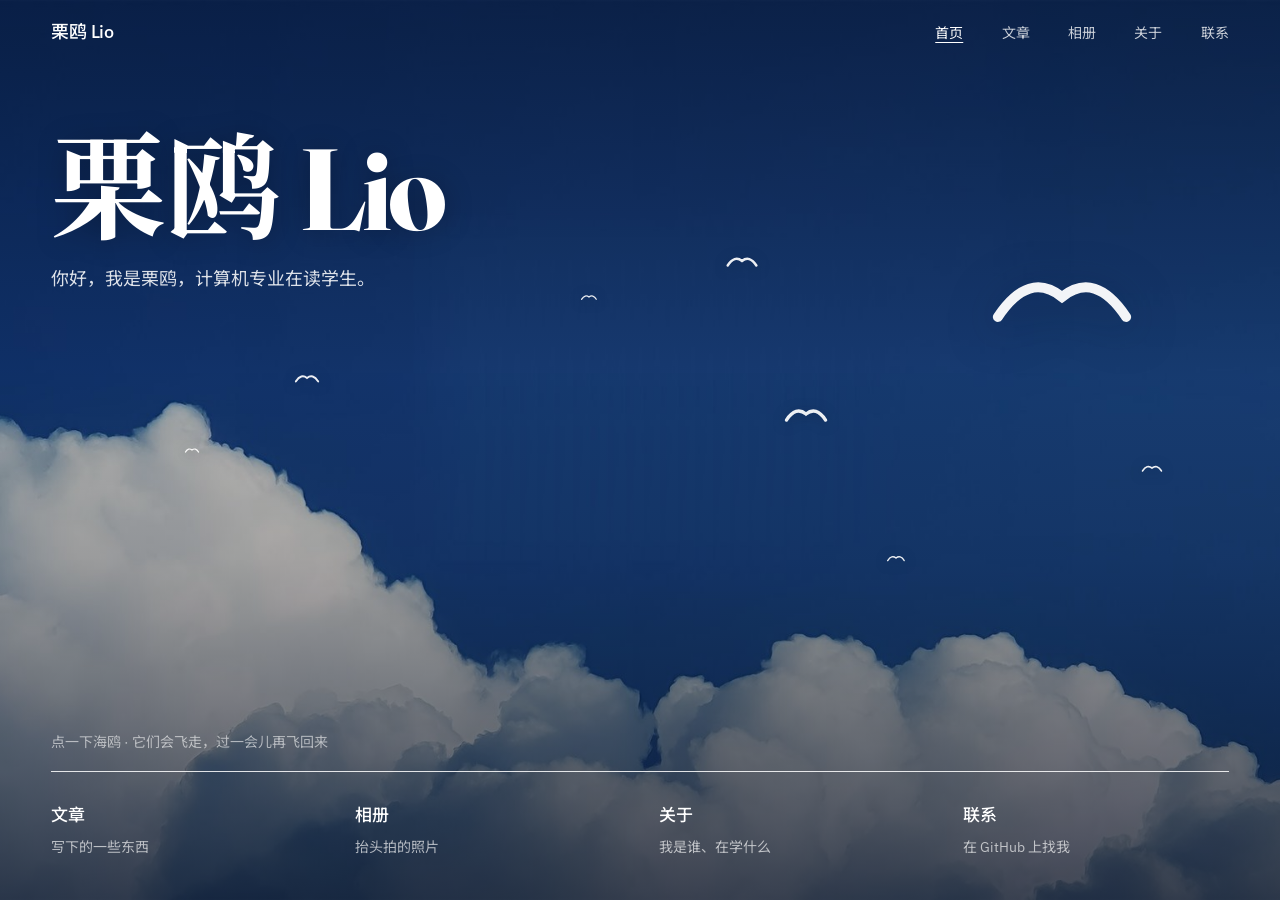
==== index.html @ 146764ef "初始提交：栗鸥 Lio 个人主页 五个页面（首页/文章/相册/关于/联系）+ 三个预备页面（项目/技术栈/留言），纯静态、无构建、无依赖。  首页一屏不滚动：照片铺满 + 大字 + 可点击的海鸥。全站" ====
<!DOCTYPE html>
<!--
  ============================================================
  栗鸥 Lio · 首页（整屏照片 hero，不滚动）
  ============================================================

  这一页只做一件事：让访客在一屏之内记住"栗鸥"这个人，并且知道站里还有什么。
  所以它没有正文，hero 直接吃掉整个视口高度。首屏分三段：
    上方 = 名字（136px）+ 一行欢迎语
    中部 = 天空、云和海鸥
    下方 = 实线 + 四栏站点索引（项目 / 关于 / 技术栈 / 联系）

  【待填】搜索 待填 只有一处：首屏那句欢迎语。
         一句话说清「你是谁 + 在做什么 / 想要什么」，别写"热爱技术"这类空话。

  背景图用整张照片铺满（background-size: cover，任何屏幕都不会留白）。
  换图只改 site.css 顶部的 --hero-img 一行，三版都在 assets/ 里：
    assets/hero-sky-clean.jpg   ✅ 当前使用：整图，画面中间那句英文已修掉（1920×1080，77 KB）
    assets/hero-sky.jpg         原图（含英文 "BE JOYFUL ALWAYS"）
    assets/hero-sky-clouds.jpg  只留云层带（1920×447，41 KB）

  【海鸥】纯装饰性的互动彩蛋：点一下会飞走，约 0.9 秒后换个位置飞回来。
    实现是「真 button + CSS 变量定位 + 原生 JS」，没有依赖。
    加一只海鸥：复制一个 <button class="gull">，改行内的 --x/--y/--s/--d/--dx/--dy。
    想删掉整个互动：把 <div class="gulls"> 整块和页面底部 <script> 一起删掉即可。

  【为什么这么设计】（对照 Anthropic frontend-design 的 AI 味清单）
    · 无全大写 tracked 眉标、无装饰性 01/02/03、链接不加 → 箭头
    · 「大胆只花一处」= 首屏这行大字，其余交给照片
    · 照片上的白字靠一层渐变遮罩保证可读，不是靠运气
    · 海鸥只有一种动效（慢速漂浮）＋ 一个由用户触发的反馈（点击飞走），
      不是"每张卡都 hover 一下"那种散点式动效

  【部署到 Cloudflare】（2026 现状：新项目用 Workers，别新建 Pages）
    站点文件统一放进 public/ 再部署，别把 skills/ 和预览图传上去：
      public/index.html  public/*.html  public/site.css  public/assets/
      wrangler.jsonc: { "name": "lio-site", "compatibility_date": "2026-10-01",
                        "assets": { "directory": "./public" } }
      npx wrangler deploy
    → 静态请求免费且不限量；自定义域名在控制台 Custom domains 一键接入

  【图片版权提醒】
    这张壁纸来自网络（文件名带「哲风壁纸」）。个人主页是公开站点，
    用来源不明的图有风险；换成自己拍的 / Unsplash 等可商用图更稳妥。
-->
<html lang="zh-CN">
<head>
<meta charset="utf-8">
<meta name="viewport" content="width=device-width, initial-scale=1">
<title>栗鸥 Lio</title>
<meta name="description" content="栗鸥 Lio —— 计算机专业在读学生的个人主页。">
<!-- 分享卡片：发到微信 / QQ / X / Discord 时显示的那张大图。
     ⚠️ og:image 和 og:url 必须是绝对网址，相对路径平台抓不到；
     上线后把 你的域名 全部替换成真实域名。 -->
<meta property="og:type" content="profile">
<meta property="og:site_name" content="栗鸥 Lio">
<meta property="og:title" content="栗鸥 Lio">
<meta property="og:description" content="计算机专业在读学生的个人主页。">
<meta property="og:url" content="https://你的域名/">
<meta property="og:image" content="https://你的域名/assets/og-cover.jpg">
<meta property="og:image:width" content="1200">
<meta property="og:image:height" content="630">
<meta property="og:image:alt" content="栗鸥 Lio —— 蓝天白云下的个人主页分享卡">
<meta name="twitter:card" content="summary_large_image">
<link rel="icon" href="assets/favicon.svg" type="image/svg+xml">
<link rel="icon" href="assets/favicon-32.png" sizes="32x32" type="image/png">
<link rel="apple-touch-icon" href="assets/apple-touch-icon.png">
<link rel="preconnect" href="https://fonts.googleapis.com">
<link rel="preconnect" href="https://fonts.gstatic.com" crossorigin>
<link rel="preload" as="image" href="assets/hero-sky-clean.jpg">
<link rel="stylesheet" href="https://fonts.googleapis.com/css2?family=Fraunces:opsz,wght@9..144,700&family=IBM+Plex+Sans:wght@400;500&family=Noto+Sans+SC:wght@400;500&family=Noto+Serif+SC:wght@700&display=swap">
<link rel="stylesheet" href="site.css">
</head>
<body class="home">
<a class="skip" href="#main">跳到主要内容</a>

<header>
  <div class="wrap">
    <a class="brand" href="index.html">栗鸥 Lio</a>
    <nav aria-label="页面导航">
      <a href="index.html" aria-current="page">首页</a>
      <a href="articles.html">文章</a>
      <a href="gallery.html">相册</a>
      <a href="about.html">关于</a>
      <a href="contact.html">联系</a>
    </nav>
  </div>
</header>

<main id="main" class="home">
  <div class="hero">

    <!-- 海鸥层：每只都是真的 <button>，所以键盘也能触发。
         位置/大小/漂浮幅度全部由行内 CSS 变量控制，想加一只就复制一行改数值。
         --x/--y 位置  --s 大小倍数  --d 漂浮周期  --dx/--dy 漂浮幅度
         第一只带 gull--lead，是右侧那只主角：尺寸随视口缩放，飞走后只在自己那片天空里换位置。 -->
    <div class="gulls" role="group" aria-label="可互动的海鸥">
      <button class="gull gull--lead" type="button" aria-label="海鸥" style="--x:83%;--y:33%;--d:17s;--dx:20px;--dy:12px">
        <svg viewBox="0 0 64 30" aria-hidden="true" focusable="false"><g><path d="M3 24 Q17 3 32 15 Q47 3 61 24" fill="none" stroke="currentColor" stroke-width="4.5" stroke-linecap="round"/></g></svg>
      </button>
      <button class="gull" type="button" aria-label="海鸥" style="--x:15%;--y:50%;--s:.58;--d:12s;--dx:8px;--dy:-6px">
        <svg viewBox="0 0 64 30" aria-hidden="true" focusable="false"><g><path d="M3 24 Q17 3 32 15 Q47 3 61 24" fill="none" stroke="currentColor" stroke-width="5" stroke-linecap="round"/></g></svg>
      </button>
      <button class="gull" type="button" aria-label="海鸥" style="--x:24%;--y:42%;--s:.80;--d:10s;--dx:12px;--dy:7px">
        <svg viewBox="0 0 64 30" aria-hidden="true" focusable="false"><g><path d="M3 24 Q17 3 32 15 Q47 3 61 24" fill="none" stroke="currentColor" stroke-width="5" stroke-linecap="round"/></g></svg>
      </button>
      <button class="gull" type="button" aria-label="海鸥" style="--x:46%;--y:33%;--s:.62;--d:14s;--dx:-9px;--dy:6px">
        <svg viewBox="0 0 64 30" aria-hidden="true" focusable="false"><g><path d="M3 24 Q17 3 32 15 Q47 3 61 24" fill="none" stroke="currentColor" stroke-width="5" stroke-linecap="round"/></g></svg>
      </button>
      <button class="gull" type="button" aria-label="海鸥" style="--x:63%;--y:46%;--s:1.20;--d:11s;--dx:16px;--dy:-8px">
        <svg viewBox="0 0 64 30" aria-hidden="true" focusable="false"><g><path d="M3 24 Q17 3 32 15 Q47 3 61 24" fill="none" stroke="currentColor" stroke-width="5" stroke-linecap="round"/></g></svg>
      </button>
      <button class="gull" type="button" aria-label="海鸥" style="--x:58%;--y:29%;--s:.95;--d:9s;--dx:-13px;--dy:9px">
        <svg viewBox="0 0 64 30" aria-hidden="true" focusable="false"><g><path d="M3 24 Q17 3 32 15 Q47 3 61 24" fill="none" stroke="currentColor" stroke-width="5" stroke-linecap="round"/></g></svg>
      </button>
      <button class="gull" type="button" aria-label="海鸥" style="--x:90%;--y:52%;--s:.72;--d:13s;--dx:-10px;--dy:8px">
        <svg viewBox="0 0 64 30" aria-hidden="true" focusable="false"><g><path d="M3 24 Q17 3 32 15 Q47 3 61 24" fill="none" stroke="currentColor" stroke-width="5" stroke-linecap="round"/></g></svg>
      </button>
      <button class="gull" type="button" aria-label="海鸥" style="--x:70%;--y:62%;--s:.66;--d:8s;--dx:11px;--dy:-7px">
        <svg viewBox="0 0 64 30" aria-hidden="true" focusable="false"><g><path d="M3 24 Q17 3 32 15 Q47 3 61 24" fill="none" stroke="currentColor" stroke-width="5" stroke-linecap="round"/></g></svg>
      </button>
    </div>

    <div class="wrap hero-inner">
      <div>
        <h1><span class="zh">栗鸥</span> <span class="latin">Lio</span></h1>
        <p class="lede">你好，我是栗鸥，计算机专业在读学生。</p>
      </div>

      <div>
        <p class="hero-hint">点一下海鸥 · 它们会飞走，过一会儿再飞回来</p>
        <div class="rule" role="presentation"></div>
        <!-- 底部站点索引：首屏不滚动，所以导航在这里再给一份，
             访客不用抬头也能看到站里有什么。 -->
        <nav class="site-index" aria-label="站点索引">
          <a href="articles.html"><b>文章</b><span>写下的一些东西</span></a>
          <a href="gallery.html"><b>相册</b><span>抬头拍的照片</span></a>
          <a href="about.html"><b>关于</b><span>我是谁、在学什么</span></a>
          <a href="contact.html"><b>联系</b><span>在 GitHub 上找我</span></a>
        </nav>
      </div>
    </div>
  </div>
</main>

<script>
// 点击海鸥：飞走 → 换个位置 → 飞回来。
// 开启「减少动态效果」时不做动画，直接瞬移（避免无意义的位移）。
(function () {
  var gulls = [].slice.call(document.querySelectorAll('.gull'));
  if (!gulls.length) return;
  var reduce = window.matchMedia('(prefers-reduced-motion: reduce)');

  gulls.forEach(function (gull) {
    gull.addEventListener('click', function () {
      // 落点避开左上角的名字区域；大海鸥只在自己那片天空里换位置，
      // 否则它会随机飞到名字上面挡住字。
      var lead = gull.classList.contains('gull--lead');
      var x = (lead ? 68 + Math.random() * 22 : 18 + Math.random() * 72).toFixed(1);
      var y = (lead ? 24 + Math.random() * 26 : 32 + Math.random() * 32).toFixed(1);

      if (reduce.matches) {
        gull.style.setProperty('--x', x + '%');
        gull.style.setProperty('--y', y + '%');
        return;
      }
      if (gull.classList.contains('away')) return;

      gull.classList.add('away');
      window.setTimeout(function () {
        gull.style.setProperty('--x', x + '%');
        gull.style.setProperty('--y', y + '%');
        // 摘掉 away 之后，基础样式里的入场动画会重新播放一次 ——
        // 所以"飞回来"不需要单独写一个返回动画，行为也统一。
        gull.classList.remove('away');
      }, 880);
    });
  });
})();
</script>

</body>
</html>
---- site.css ----
/* ============================================================
   栗鸥 Lio · 全站共用样式
   页面结构：
     index.html      首屏（hero 占满整个视口，不滚动）
     projects.html   项目
     about.html      关于
     stack.html      技术栈
     contact.html    联系
     guestbook.html  留言
   改配色 / 字体 / 间距只需要动下面的 :root 变量。
   ============================================================ */

:root{
  /* ── 色彩：全中性，强调色就是"黑"本身 ───────────────── */
  --bg:#FFFFFF;  --surface:#FAFAFA;
  --fg:#0A0A0A;  --fg-muted:#6F6F6F;  --line:#E5E5E5;
  --accent:#0A0A0A;

  /* ── 字体：避开 Inter / Roboto / Arial / 系统字体 / Space Grotesk ── */
  --font-display:"Fraunces","Noto Serif SC",Georgia,serif;
  --font-body:"IBM Plex Sans","Noto Sans SC",sans-serif;
  --font-mono:ui-monospace, SFMono-Regular, "SF Mono", Menlo, Consolas, "Liberation Mono", monospace;

  /* ── 字号阶梯：比例 1.25，全站只用这几档 ─────────────── */
  --step--1:.875rem; --step-0:1rem;      --step-1:1.25rem;  --step-2:1.5625rem;
  --step-3:1.9375rem; --step-4:2.4375rem;

  /* ── 间距：8pt 网格 ───────────────────────────────── */
  --space-2:8px; --space-3:12px; --space-4:16px; --space-6:24px;
  --space-8:32px; --space-12:48px; --space-16:64px; --space-24:96px;

  /* ── 度量 ─────────────────────────────────────────── */
  --container:1160px;   /* 宽画布：版心，不是阅读行宽 */
  --gutter:clamp(20px, 5vw, 56px);
  --measure:38em;       /* 正文段落：中文 ≤40 字/行 */
  --radius:2px;         /* 只留一档圆角 */

  /* 首屏背景图 —— 换背景只改这一行：
     url("assets/hero-sky-clean.jpg")   ✅ 当前使用：整张图铺满，中间那句英文已修掉
     url("assets/hero-sky.jpg")         原图（含英文 "BE JOYFUL ALWAYS"）
     url("assets/hero-sky-clouds.jpg")  只留云层带（1920×447）
     background-size 用 cover，任何屏幕比例都会铺满，不留白、不拉伸。      */
  --hero-img: url("assets/hero-sky-clean.jpg");
}
@media (prefers-color-scheme: dark){
  :root{ --bg:#000000; --surface:#0C0C0C; --fg:#FAFAFA; --fg-muted:#8C8C8C; --line:#242424; --accent:#FAFAFA; }
}

*,*::before,*::after{ box-sizing:border-box; }
/* 注册成"可插值颜色"，滚动驱动的顶栏变色才能在两种颜色之间平滑过渡 */
@property --hdr-fg{ syntax:"<color>"; inherits:true; initial-value:#FFFFFF; }
@property --hdr-bg{ syntax:"<color>"; inherits:true; initial-value:rgba(255,255,255,0); }
@property --hdr-line{ syntax:"<color>"; inherits:true; initial-value:rgba(255,255,255,0); }
html{ -webkit-text-size-adjust:100%; }
body{
  margin:0; min-height:100dvh;
  display:flex; flex-direction:column;          /* 让 footer 永远贴底 */
  background:var(--bg); color:var(--fg);
  font-family:var(--font-body);
  font-size:clamp(1rem, .94rem + .22vw, 1.125rem);
  line-height:1.75;
  font-synthesis-weight:none;
}
.wrap{ width:100%; max-width:var(--container); margin:0 auto; padding:0 var(--gutter); }
main{ flex:1 0 auto; display:flex; flex-direction:column; }

/* 焦点态必须可见（Vercel 规则：禁止只写 outline:none） */
:focus-visible{ outline:2px solid var(--accent); outline-offset:3px; border-radius:1px; }

.skip{ position:absolute; left:-9999px; }
.skip:focus{ position:static; display:inline-block; padding:var(--space-2) var(--space-4); }

/* ── 顶栏：全站共用 ─────────────────────────────────────
   默认状态：透明 + 白字，浮在照片上，跟着页面滚走。
   这是**不支持滚动驱动动画**时的样子 —— 完全可用，只是没有吸顶。
   下面 @supports 那一段才会把它变成"吸顶 + 滚动时自动变色"。
   ⚠️ 两个颜色变量用 @property 注册过（见文件顶部），
      否则浏览器不知道怎么在白和黑之间插值，只会硬切。 */
header{
  position:absolute; top:0; left:0; right:0; z-index:20; flex:none;
  background:none; border-bottom:0;
}
header .wrap{
  display:flex; justify-content:space-between; align-items:baseline;
  gap:var(--space-3) var(--space-8); flex-wrap:wrap;
  padding-top:var(--space-4); padding-bottom:var(--space-4);
}
.brand{ font-weight:500; letter-spacing:-.01em; color:#fff; text-decoration:none; }
nav{ display:flex; gap:clamp(16px, 3vw, 40px); flex-wrap:wrap; font-size:var(--step--1); }
nav a{ color:rgba(255,255,255,.82); text-decoration:none; padding-block:5px; }
/* padding-block 只是把可点区域从 14px 抬到 24px（WCAG 2.2 的最小触控目标），视觉高度不变 */
nav a:hover, nav a[aria-current="page"]{ color:#fff; text-decoration:underline; text-underline-offset:4px; }
/* 底边线只在顶栏变成实心之后才有意义，默认透明 */
header{ border-bottom:1px solid var(--hdr-line, rgba(255,255,255,0)); }

/* ── 阅读进度线 ─────────────────────────────────────────
   固定在视口最上沿。首页改成可滚动之后也一并用上了。 */
body::after{
  content:""; position:fixed; top:0; left:0; right:0; height:2px; z-index:30;
  background:var(--accent); transform:scaleX(0); transform-origin:left center;
  pointer-events:none;
}
body.home::after{ display:none; }   /* 首页一屏不滚动，没有进度可言 */

/* ── 首页（只用于 index.html）：整屏照片 hero，不滚动 ─────
   main 是 flex 容器，.hero 用 flex:1 吃掉整个视口高度。
   背景用「渐变遮罩 + 照片」两层叠，遮罩是为了让白字在白云上也能读。
   换背景图：改 :root 里的 --hero-img 一行。                */
/* 首页用满宽：名字贴左、右侧那片天空留给大海鸥。
   内容页保持 1160 版心。 */
body.home header .wrap,
main.home .hero-inner{
  max-width:none;
  padding-left:clamp(20px, 4vw, 64px);
  padding-right:clamp(20px, 4vw, 64px);
}

main.home{ flex:1 0 auto; display:flex; min-height:100dvh; }
main.home > .hero{
  position:relative; flex:1; display:flex; overflow:hidden;
  background-color:#0A1E45;
  background-image:
    linear-gradient(180deg,
      rgba(4,16,40,.62) 0%,
      rgba(4,16,40,.20) 42%,
      rgba(4,16,40,.30) 62%,
      rgba(4,16,40,.76) 100%),
    var(--hero-img);
  background-size:cover, cover;
  background-position:center, center;
  background-repeat:no-repeat, no-repeat;
}
.hero-inner{
  position:relative; z-index:2;             /* 压在海鸥层之上 */
  flex:1; display:flex; flex-direction:column; justify-content:space-between;
  padding-top:clamp(88px, 15vh, 156px);    /* 给绝对定位的顶栏让位 */
  padding-bottom:clamp(24px, 4vh, 44px);
  min-height:0;
}
.hero h1{
  font-family:var(--font-display); font-weight:700;
  font-size:clamp(2.75rem, min(9vw, 15vh), 8.5rem);
  line-height:.92; margin:0; text-wrap:balance;
  color:#fff; text-shadow:0 2px 28px rgba(0,0,0,.28);
}
.hero h1 .zh{ letter-spacing:0; }          /* 中文不收紧字距 */
.hero h1 .latin{ letter-spacing:-.035em; } /* 拉丁字母才收紧 */
.hero .lede{
  margin:clamp(16px, 2.5vh, 26px) 0 0;
  font-size:clamp(1.0625rem, 1.4vw, 1.25rem);
  color:rgba(255,255,255,.86); max-width:30em;
}
.hero-hint{ margin:0 0 var(--space-4); font-size:var(--step--1); color:rgba(255,255,255,.58); }
.hero .rule{ height:1px; background:rgba(255,255,255,.85); transform-origin:left center; }

/* 底部站点索引：那片本来是白云，白字压上去读不清，
   所以用一条实线 + 深色遮罩把它分成一块可读的信息区。
   四栏都是真导航，不是装饰。 */
.site-index{
  display:grid; grid-template-columns:repeat(4, minmax(0,1fr));
  gap:var(--space-4) clamp(20px, 3vw, 44px);
  padding-top:var(--space-6);
}
.site-index a{ display:block; color:#fff; text-decoration:none; }
.site-index b{ display:block; font-weight:500; font-size:1.0625rem; }
.site-index span{ display:block; margin-top:4px; font-size:var(--step--1); color:rgba(255,255,255,.66); }
.site-index a:hover b{ text-decoration:underline; text-underline-offset:4px; }
.site-index a:hover span{ color:rgba(255,255,255,.85); }
@media (max-width:820px){
  .site-index{ grid-template-columns:1fr 1fr; }
}
/* 矮屏（横屏手机、小笔记本）优先保住名字和索引，砍掉辅助信息 */
@media (max-height:720px){
  .hero-inner{ padding-top:clamp(76px, 13vh, 120px); }
  .hero-hint{ display:none; }
  .site-index span{ display:none; }
}

/* ── 海鸥：点一下就飞走，过一会儿换个位置飞回来 ─────────
   交互是纯装饰性的彩蛋，所以：键盘可用（真的 <button>）、
   尊重 prefers-reduced-motion（不动画，直接换位置）。
   位置和速度用 CSS 变量逐个调，不需要改 JS。          */
.gulls{ position:absolute; inset:0; z-index:1; pointer-events:none; }
.gull{
  position:absolute; left:var(--x, 50%); top:var(--y, 50%);
  width:calc(46px * var(--s, 1)); height:auto;
  padding:6px; margin:0; border:0; background:none; cursor:pointer;
  color:rgba(255,255,255,.92);
  transform:translate(-50%,-50%);
  transition:transform .25s ease;
  pointer-events:auto;
  -webkit-tap-highlight-color:transparent;
  filter:drop-shadow(0 2px 6px rgba(8,26,60,.5));
}
.gull:hover{ transform:translate(-50%,-50%) scale(1.15); color:#fff; }

/* 右侧那只大的：尺寸随视口走，不跟 --s 走，免得手机上大得离谱 */
.gull--lead{
  width:clamp(88px, 12vw, 168px);
  color:rgba(255,255,255,.95);
  filter:drop-shadow(0 8px 22px rgba(8,26,60,.5));
}
/* ── 海鸥的飞行姿态 ─────────────────────────────────────
   分两层，因为同一个元素上两个动画会互相覆盖 transform：
     svg  → 整只鸟的航迹（gull-soar，闭环回环，不再是直线来回）
     g    → 扇翅（gull-flap，翼尖上下扇）
   扇翅用 scaleY 压缩纵向：翼尖向身体收拢再打开，就是远处看鸟扇翅的样子。 */
.gull svg{
  display:block; width:100%; height:auto;
  animation:gull-soar var(--d, 10s) ease-in-out infinite;
}
.gull svg g,
.band-gull svg g{
  transform-box:fill-box;      /* 以鸟自身外框为参照，缩放才绕着自己转 */
  transform-origin:center;
  animation:gull-flap 2.4s ease-in-out infinite;
}
@keyframes gull-soar{
  0%,100%{ transform:translate3d(0,0,0) rotate(-3deg); }
  28%    { transform:translate3d(calc(var(--dx, 12px) * .55), calc(var(--dy, 8px) * -1), 0) rotate(2deg); }
  52%    { transform:translate3d(var(--dx, 12px), calc(var(--dy, 8px) * .25), 0) rotate(5deg); }
  78%    { transform:translate3d(calc(var(--dx, 12px) * .35), var(--dy, 8px), 0) rotate(-1deg); }
}
/* 下扑比上扬快、幅度也大一点 —— 对称的正弦看着像机器 */
@keyframes gull-flap{
  0%,100%{ transform:scaleY(1) translateY(0); }
  42%    { transform:scaleY(.56) translateY(1.6px); }
  58%    { transform:scaleY(.68) translateY(1px); }
}

/* 每只扇翅的快慢和相位都不同，否则八只像同一个模子刻出来的。
   ⚠️ 这八条必须排在下面的 .gull.away 之前：两者优先级相同，靠顺序决胜。 */
.gull:nth-child(1) svg g{ animation-duration:2.4s;  animation-delay:-.15s; }
.gull:nth-child(2) svg g{ animation-duration:2.9s;  animation-delay:-1.1s; }
.gull:nth-child(3) svg g{ animation-duration:2.2s;  animation-delay:-.7s; }
.gull:nth-child(4) svg g{ animation-duration:3.1s;  animation-delay:-1.85s; }
.gull:nth-child(5) svg g{ animation-duration:2.6s;  animation-delay:-.35s; }
.gull:nth-child(6) svg g{ animation-duration:3.4s;  animation-delay:-2.2s; }
.gull:nth-child(7) svg g{ animation-duration:2.05s; animation-delay:-1.4s; }
.gull:nth-child(8) svg g{ animation-duration:2.75s; animation-delay:-.9s; }

/* 惊飞：先向后"顿"一下，再斜着加速冲出去，同时侧身。
   原来是一条直线冲上去，这是整段里最假的地方。 */
.gull.away{ animation:gull-flee 1s cubic-bezier(.45,.05,.75,.35) forwards; }
.gull.away svg g{ animation-duration:.3s; }   /* 受惊时扇翅频率明显加快 */
@keyframes gull-flee{
  0%  { opacity:1; transform:translate(-50%,-50%) rotate(0deg); }
  22% { opacity:1; transform:translate(-50%,-50%) translate(-2.5vw,-7vh) scale(1.02) rotate(-7deg); }
  100%{ opacity:0; transform:translate(-50%,-50%) translate(22vw,-52vh) scale(.5) rotate(13deg); }
}
body.home :focus-visible{ outline-color:#fff; }   /* 黑描边在深蓝背景上看不见 */

@media (max-width:820px){
  /* 窄屏要让名字几乎顶满一行，所以 vw 系数比桌面大；
     仍然保留 vh 上限，防止横屏手机把整屏撑破。 */
  .hero h1{ font-size:clamp(2.75rem, min(21vw, 16vh), 5.5rem); }
  .gull{ width:calc(32px * var(--s, 1)); }
  /* 必须放在 .gull 之后：同优先级下后出现的胜出，
     否则大海鸥会被上面那条宽度规则压回普通大小。
     top 也在这里压过行内的 --y：窄屏欢迎语会换行到 34% 左右，
     主角海鸥再待在 33% 就会压在字上。 */
  .gull--lead{ width:clamp(72px, 20vw, 110px); top:47%; }
}

/* ── 首页入场：一次编排好的序列（全站唯一一处入场动效） ──────
   Anthropic 那份 frontend-design 里唯一被许可的"非用户触发"动效就是它：
     "A single orchestrated moment — one page-load sequence or one reveal —
      lands better than scattered effects."
   所以内容页不加入场：阅读页瞬间出现反而更专业，加了就是"每段都淡入"那种 AI 味。

   节奏（约 1.2 秒走完，只播一次）：
     0ms    名字升起
     100ms  欢迎语跟上
     260ms  实线从左拉出
     340ms+ 四栏索引依次就位
     120ms+ 海鸥成群从右上方飞入
   只用 transform / opacity。fill-mode 用 backwards 而不是 both：
   动画结束后元素回到自然样式，否则会把 hover 缩放和点击飞走一起锁死。 */
@media not (prefers-reduced-motion) {
  .hero h1,
  .hero .lede,
  .hero .rule,
  .hero-hint,
  .site-index a,
  .pageband h1,
  .pageband .lede,
  .gull{
    animation-duration:.85s;
    animation-timing-function:cubic-bezier(.22,.61,.36,1);
    animation-fill-mode:backwards;
  }
  .hero h1{ animation-name:enter-rise; }
  .hero .lede{ animation-name:enter-rise; animation-delay:.1s; }
  .hero .rule{ animation-name:enter-draw; animation-delay:.26s; animation-duration:.62s; }
  .hero-hint{ animation-name:enter-fade; animation-delay:.62s; animation-duration:.5s; }
  .site-index a{ animation-name:enter-rise; animation-duration:.55s; }
  /* 内页头图：标题和说明用同一段升起动画，节奏比首页更短促（内页不是主角） */
  .pageband h1{ animation-name:enter-rise; animation-duration:.7s; }
  .pageband .lede{ animation-name:enter-rise; animation-delay:.1s; animation-duration:.7s; }
  .site-index a:nth-child(1){ animation-delay:.34s; }
  .site-index a:nth-child(2){ animation-delay:.40s; }
  .site-index a:nth-child(3){ animation-delay:.46s; }
  .site-index a:nth-child(4){ animation-delay:.52s; }
  /* 海鸥：成群飞入。点击飞走之后同样靠这段动画飞回来 —— 不用再单独写一个"返回"动画 */
  .gull{ animation-name:enter-fly; animation-duration:1s; }
  .gull:nth-child(1){ animation-delay:.12s; }
  .gull:nth-child(2){ animation-delay:.30s; }
  .gull:nth-child(3){ animation-delay:.36s; }
  .gull:nth-child(4){ animation-delay:.42s; }
  .gull:nth-child(5){ animation-delay:.48s; }
  .gull:nth-child(6){ animation-delay:.54s; }
  .gull:nth-child(7){ animation-delay:.60s; }
  .gull:nth-child(8){ animation-delay:.66s; }
}
@keyframes enter-rise{
  from{ opacity:0; transform:translate3d(0, .22em, 0); }
  to  { opacity:1; transform:none; }
}
@keyframes enter-draw{
  from{ transform:scaleX(0); }
  to  { transform:scaleX(1); }
}
@keyframes enter-fade{
  from{ opacity:0; }
  to  { opacity:1; }
}
@keyframes enter-fly{
  0%  { opacity:0; transform:translate(-50%,-50%) translate3d(20vw,-16vh,0) scale(.72) rotate(-12deg); }
  62% { opacity:1; transform:translate(-50%,-50%) translate3d(-1.5vw,1.5vh,0) scale(1.04) rotate(3deg); }
  100%{ opacity:1; transform:translate(-50%,-50%) scale(1) rotate(0deg); }
}

/* ── 内页头图（pageband） ───────────────────────────────
   五个内页共用首页那张照片，靠不同的裁切位置 / 缩放 / 镜像做出差异：
   一个文件全站只下载一次，也不必再引入任何来源不明的图。
   页面标题从原来的左侧标题栏搬到了这里 —— 头图上放大字，
   正文回到浅色背景，阅读区不受影响。 */
.pageband{
  position:relative; overflow:hidden; color:#fff;
  display:flex; align-items:flex-end;
  min-height:clamp(290px, 42vh, 440px);
  padding-top:clamp(92px, 14vh, 148px);   /* 给绝对定位的顶栏让位 */
  padding-bottom:clamp(26px, 4vh, 46px);
}
.pageband::before{                         /* 照片层 */
  content:""; position:absolute; inset:0; z-index:0;
  background-image:var(--band-img, url("assets/hero-sky-clean.jpg"));
  background-size:var(--band-size, cover);
  background-position:var(--band-pos, center);
  background-repeat:no-repeat;
  transform:var(--band-flip, none);
}
.pageband::after{                          /* 遮罩层：保证白字在白云上也读得清 */
  content:""; position:absolute; inset:0; z-index:0;
  background:linear-gradient(180deg,
    rgba(4,16,40,.60) 0%, rgba(4,16,40,.26) 46%,
    rgba(4,16,40,.46) 74%, rgba(4,16,40,.80) 100%);
}
.band-inner{ position:relative; z-index:2; width:100%; }
.pageband h1{
  font-family:var(--font-display); font-weight:700;
  font-size:clamp(2.5rem, min(7.5vw, 13vh), 5.25rem);
  line-height:.98; margin:0; letter-spacing:-.01em;
  text-shadow:0 2px 24px rgba(0,0,0,.3);
}
.pageband .lede{
  margin:clamp(10px, 1.6vh, 18px) 0 0;
  font-size:clamp(1rem, 1.2vw, 1.125rem);
  color:rgba(255,255,255,.84); max-width:34em;
}

/* 每页的裁切不同：项目看整片天，关于贴近云，技术栈镜像，
   联系只留空天，留言压在云顶 */
.band-projects{  --band-pos:50% 44%; --band-size:cover; }
.band-about{     --band-pos:30% 86%; --band-size:168%; }
.band-stack{     --band-pos:58% 10%; --band-size:152%; --band-flip:scaleX(-1); }
.band-contact{   --band-pos:58% 68%; --band-size:195%; }
.band-guestbook{ --band-pos:44% 98%; --band-size:150%; }
.band-articles{  --band-pos:62% 82%; --band-size:158%; }
.band-gallery{   --band-pos:20% 12%; --band-size:205%; --band-flip:scaleX(-1); }

/* ── 空状态：诚实但不刺眼（比"待填"体面） ─────────────── */
.empty{ color:var(--fg-muted); max-width:var(--measure); }

/* ── 文章列表 ─────────────────────────────────────────── */
.post-list{ list-style:none; padding:0; margin:0; display:grid; gap:clamp(28px, 4vw, 44px); }
.post-list a{ display:block; text-decoration:none; }
.post-list .d{ display:block; font-family:var(--font-mono); font-size:var(--step--1); color:var(--fg-muted); }
.post-list .t{ display:block; margin-top:var(--space-2); font-size:var(--step-1); font-weight:500; }
.post-list .s{ display:block; margin-top:var(--space-2); color:var(--fg-muted); max-width:var(--measure); }
.post-list a:hover .t{ text-decoration:underline; text-underline-offset:4px; }

/* ── 相册网格 ─────────────────────────────────────────── */
.album{
  display:grid; gap:var(--space-3);
  grid-template-columns:repeat(auto-fill, minmax(min(100%, 240px), 1fr));
}
.album figure{ margin:0; }
.album img{ display:block; width:100%; height:auto; border-radius:var(--radius); background:var(--surface); }
.album figcaption{ margin-top:var(--space-2); font-size:var(--step--1); color:var(--fg-muted); }

/* 内页头图里的海鸥是纯装饰：不可点、不进无障碍树。
   点击互动是首页的彩蛋，内页不做，免得出现"点了没反应"的死按钮。 */
.gull--deco{ pointer-events:none; }

/* ── 内容区：照片下方的浅色阅读区（内页不再用左侧标题栏） ── */
section{
  padding:clamp(44px, 6vw, 84px) 0;
  border-top:1px solid var(--line);
}
.pagebody section:first-of-type{ border-top:0; padding-top:clamp(40px, 6vw, 76px); }
p{ max-width:var(--measure); margin:0 0 var(--space-4); }
a{ color:inherit; }

/* ── 作品：真实序列才编号（这里不编号） ──────────────── */
.work{ display:grid; gap:clamp(40px, 5vw, 72px); }
.work article{ display:grid; gap:var(--space-4); }
.work h2, .work h3{ font-size:var(--step-2); font-weight:500; margin:0; letter-spacing:-.01em; }
.work dl{
  margin:0; display:grid; grid-template-columns:6em minmax(0,1fr);
  gap:var(--space-2) var(--space-6); max-width:46em;
}
.work dt{ color:var(--fg-muted); font-size:var(--step--1); line-height:1.9; }
.work dd{ margin:0; }
.work .links{ display:flex; gap:var(--space-8); font-size:var(--step--1); }
.work .links a{ color:var(--fg-muted); text-decoration:underline; text-underline-offset:4px; }
.work .links a:hover{ color:var(--fg); }

/* ── 技术栈：等宽体的唯一正当用途 ───────────────────── */
.stack{ display:flex; flex-wrap:wrap; gap:var(--space-2); list-style:none; padding:0; margin:0; max-width:46em; }
.stack li{
  font-family:var(--font-mono); font-size:var(--step--1);
  border:1px solid var(--line); border-radius:var(--radius);
  padding:2px var(--space-3); color:var(--fg-muted);
}

/* ── 关于页顶部的速览表（从首屏挪过来的三格） ─────────── */
.facts{
  margin:0 0 var(--space-8); padding-bottom:var(--space-6);
  border-bottom:1px solid var(--line);
  display:grid; gap:var(--space-6) clamp(16px, 3vw, 40px);
  grid-template-columns:repeat(3, minmax(0,1fr));
  max-width:46em;
}
.facts dt{
  font-family:var(--font-mono); font-size:.75rem;
  color:var(--fg-muted); margin:0 0 var(--space-2);
}
.facts dd{ margin:0; }
@media (max-width:640px){ .facts{ grid-template-columns:1fr 1fr; } }

/* 联系页只有一条渠道时，把它放大 —— 与其显得空旷，不如变成"聚焦" */
.contact-line{
  font-size:clamp(1.25rem, 2vw, 1.75rem); line-height:1.5;
}
.contact-line a{ text-decoration-thickness:2px; text-underline-offset:6px; }

/* ── 滚动驱动动画（全站只用这几处，不是每段都加） ────────
   1) 阅读进度线：scroll() 时间轴，进度 = 页面滚动百分比
   2) 项目页头图里的海鸥：一开始滚动就飞走，滚回顶部又飞回来
   3) 项目标题钉住：sticky，读到哪儿标题跟到哪儿

   支持度（2026-08，caniuse）：Chrome/Edge 115+、Safari 26+、Firefox 160+，全球约 87%。
   不支持时：进度线保持不可见（scaleX 0）、海鸥安静待在头图里、标题照样钉住，
   内容完全可用 —— 也就是"反过来写"：默认是最终状态，只在支持时才叠动画。
   两处动效都包在 prefers-reduced-motion 里：滚动驱动的位移动效最容易引起不适。 */

/* 1) 阅读进度线（在顶栏那一节已经定义为 body::after 固定在视口上沿） */

/* 2) 项目页头图里的海鸥：一开始滚动就飞走，滚回顶部又回来。
      现在它在头图里，不再是左侧标题栏（标题栏已经取消）。 */
.band-gull{
  position:absolute; z-index:1; pointer-events:none;
  right:clamp(24px, 9vw, 150px); bottom:clamp(44px, 10vh, 104px);
  width:clamp(62px, 7vw, 104px);
  color:rgba(255,255,255,.92);
  filter:drop-shadow(0 4px 16px rgba(8,26,60,.5));
}
.band-gull svg{ display:block; width:100%; height:auto; }

/* 3) 项目标题钉住（不依赖滚动驱动动画，sticky 全浏览器可用） */
.work article h2{
  position:sticky; top:0; z-index:2;
  background:var(--bg); padding-block:var(--space-3);
  margin-block:calc(-1 * var(--space-3)) 0;
}

@supports (animation-timeline: scroll()) {
  @media not (prefers-reduced-motion) {
    body::after{
      animation: read-progress linear both;
      animation-timeline: scroll(root block);
    }
    .band-gull{
      animation: gull-startle linear both;
      animation-timeline: scroll(root block);
      animation-range: 0% 15%;
    }

    /* 顶栏吸顶 + 滚动变色。必须只在支持且未开启"减少动态效果"时启用：
       否则顶栏会固定成透明白字，压在白色正文上就看不见了。 */
    header{
      position:fixed;
      background-color:var(--hdr-bg);
      --hdr-fg:#FFFFFF;
      --hdr-bg:rgba(255,255,255,0);
      --hdr-line:rgba(255,255,255,0);
      animation: hdr-solid linear both;
      animation-timeline: scroll(root block);
      animation-range: 0 66vh;          /* 首页：首屏快滚完时才变实心 */
    }
    body.sub header{ animation-range: 0 320px; }   /* 内页头图只有 40vh 高 */
    .brand{ color:var(--hdr-fg); }
    nav a{ color:color-mix(in srgb, var(--hdr-fg) 78%, transparent); }
    nav a:hover, nav a[aria-current="page"]{ color:var(--hdr-fg); }

    /* ── 首屏退场那段已撤掉：首页恢复成不滚动的一屏 ── */
  }
}
@keyframes hdr-solid{
  from{ --hdr-fg:#FFFFFF; --hdr-bg:rgba(255,255,255,0); --hdr-line:rgba(255,255,255,0); }
  to  { --hdr-fg:#0A0A0A; --hdr-bg:#FFFFFF; --hdr-line:#E5E5E5; }
}
@keyframes read-progress{ from{ transform:scaleX(0) } to{ transform:scaleX(1) } }
@keyframes gull-startle{
  0%  { opacity:.3;  transform:translate3d(0,0,0) scale(1) rotate(0deg); }
  30% { opacity:.34; transform:translate3d(-7px,-16px,0) scale(1.03) rotate(-6deg); }
  100%{ opacity:0;   transform:translate3d(10vw,-24vh,0) scale(.68) rotate(12deg); }
}

/* ── 占位符：故意显眼，填完删掉 class 即可 ────────────── */
.todo{ color:var(--fg-muted); border-bottom:1px dashed var(--line); }

footer{
  flex:none; border-top:1px solid var(--line);
  padding:var(--space-8) 0 var(--space-12); color:var(--fg-muted); font-size:var(--step--1);
}
footer .wrap{ display:grid; gap:var(--space-6); }
/* 顶栏不吸顶，长页面滚到底就够不着导航了 —— 页脚再给一份 */
.footnav{ display:flex; gap:clamp(16px, 3vw, 36px); flex-wrap:wrap; }
.footnav a{ color:var(--fg-muted); text-decoration:none; }
.footnav a:hover, .footnav a[aria-current="page"]{ color:var(--fg); text-decoration:underline; text-underline-offset:4px; }
.footrow{ display:flex; justify-content:space-between; gap:var(--space-6); flex-wrap:wrap; }
footer p{ margin:0; max-width:none; }
time{ font-variant-numeric:tabular-nums; }

/* ── 首页不滚动时页脚也要能待在最底部 ─────────────────── */
@media (max-height:620px){
  main.home > .hero{ padding-top:var(--space-6); padding-bottom:var(--space-6); }
}

@media (prefers-reduced-motion: reduce){
  *{ animation:none !important; transition:none !important; scroll-behavior:auto !important; }
}
@media (max-width:639px){
  .work dl{ grid-template-columns:1fr; gap:2px; }
  .work dt{ margin-top:var(--space-4); }
}
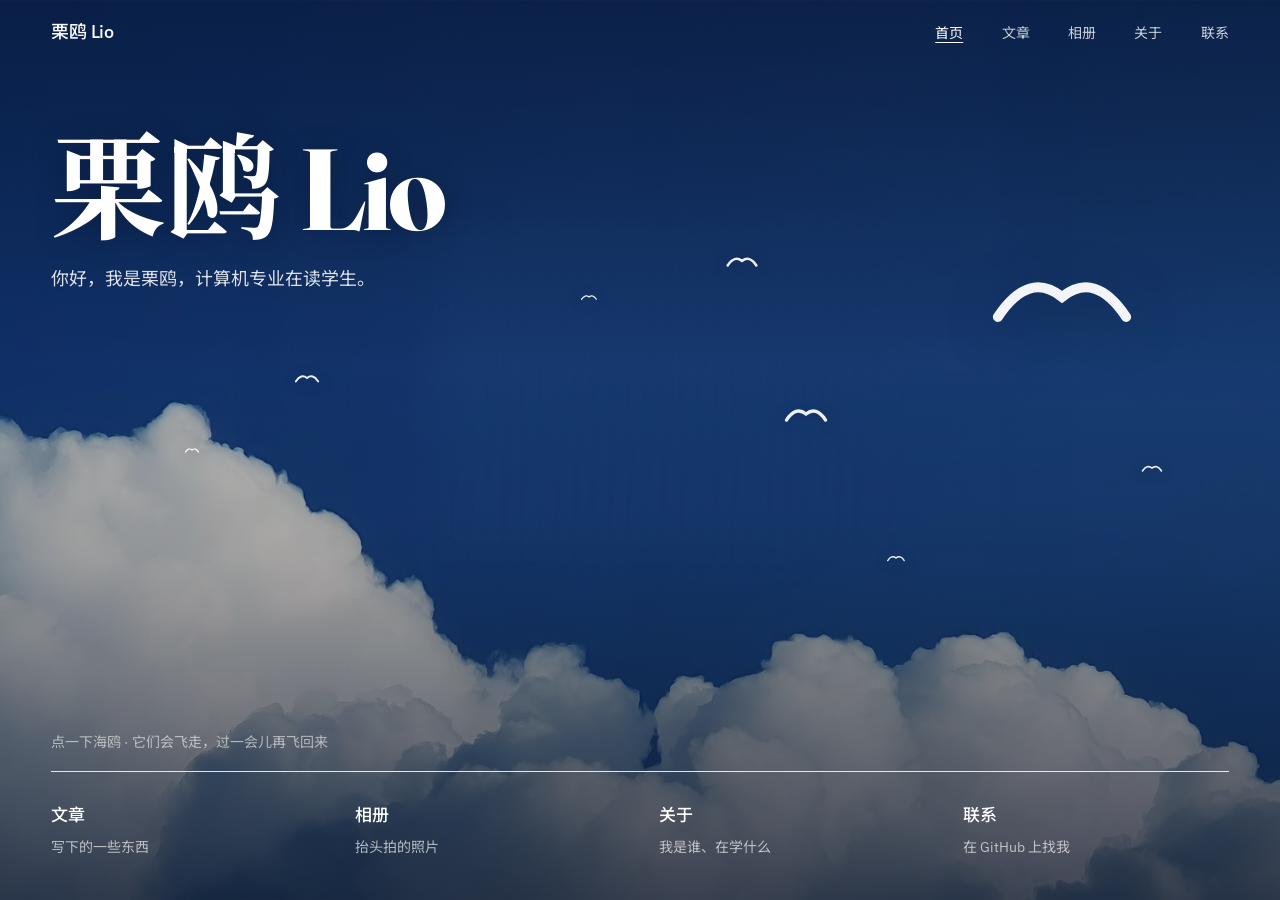
==== commit cb9e4347: "字体改为自托管，移除 Google Fonts 依赖 动机：Google Fonts 那份 CSS 有 337 KB 且渲染阻塞，而 fonts.gstatic.com 在国内经常连不上 —— 一旦连" ====
--- a/index.html
+++ b/index.html
@@ -8,10 +8,10 @@
   所以它没有正文，hero 直接吃掉整个视口高度。首屏分三段：
     上方 = 名字（136px）+ 一行欢迎语
     中部 = 天空、云和海鸥
-    下方 = 实线 + 四栏站点索引（项目 / 关于 / 技术栈 / 联系）
+    下方 = 实线 + 四栏站点索引（文章 / 相册 / 关于 / 联系）
 
-  【待填】搜索 待填 只有一处：首屏那句欢迎语。
-         一句话说清「你是谁 + 在做什么 / 想要什么」，别写"热爱技术"这类空话。
+  【内容状态】首屏文案已是最终版，没有待填项。
+         以后想改欢迎语，就改 <p class="lede"> 那一行。
 
   背景图用整张照片铺满（background-size: cover，任何屏幕都不会留白）。
   换图只改 site.css 顶部的 --hero-img 一行，三版都在 assets/ 里：
@@ -50,14 +50,14 @@
 <title>栗鸥 Lio</title>
 <meta name="description" content="栗鸥 Lio —— 计算机专业在读学生的个人主页。">
 <!-- 分享卡片：发到微信 / QQ / X / Discord 时显示的那张大图。
-     ⚠️ og:image 和 og:url 必须是绝对网址，相对路径平台抓不到；
-     上线后把 你的域名 全部替换成真实域名。 -->
+     ⚠️ og:image 和 og:url 必须是绝对网址，相对路径平台抓不到。
+     域名已换成 liujiahao.me；以后换域名要全站 8 个页面一起改。 -->
 <meta property="og:type" content="profile">
 <meta property="og:site_name" content="栗鸥 Lio">
 <meta property="og:title" content="栗鸥 Lio">
 <meta property="og:description" content="计算机专业在读学生的个人主页。">
-<meta property="og:url" content="https://你的域名/">
-<meta property="og:image" content="https://你的域名/assets/og-cover.jpg">
+<meta property="og:url" content="https://liujiahao.me/">
+<meta property="og:image" content="https://liujiahao.me/assets/og-cover.jpg">
 <meta property="og:image:width" content="1200">
 <meta property="og:image:height" content="630">
 <meta property="og:image:alt" content="栗鸥 Lio —— 蓝天白云下的个人主页分享卡">
@@ -65,10 +65,12 @@
 <link rel="icon" href="assets/favicon.svg" type="image/svg+xml">
 <link rel="icon" href="assets/favicon-32.png" sizes="32x32" type="image/png">
 <link rel="apple-touch-icon" href="assets/apple-touch-icon.png">
-<link rel="preconnect" href="https://fonts.googleapis.com">
-<link rel="preconnect" href="https://fonts.gstatic.com" crossorigin>
 <link rel="preload" as="image" href="assets/hero-sky-clean.jpg">
-<link rel="stylesheet" href="https://fonts.googleapis.com/css2?family=Fraunces:opsz,wght@9..144,700&family=IBM+Plex+Sans:wght@400;500&family=Noto+Sans+SC:wght@400;500&family=Noto+Serif+SC:wght@700&display=swap">
+<!-- 字体自托管：Google Fonts 在国内经常连不上，而那套 CSS 是渲染阻塞的 ——
+     连不上时全站会掉回系统字体，Fraunces 的 "Lio" 和 Noto Serif SC 的标题全部失效。
+     现在字体从自己域名提供，只含本站用到的 308 个字符，6 个文件共 180 KB。
+     由 tools/build-fonts.mjs 生成；内容大改（新增很多字）后重跑一次即可。 -->
+<link rel="stylesheet" href="assets/fonts.css">
 <link rel="stylesheet" href="site.css">
 </head>
 <body class="home">
--- a/assets/fonts.css
+++ b/assets/fonts.css
@@ -0,0 +1,56 @@
+/* 字体自托管 —— 由 tools/build-fonts.mjs 生成，不要手改。
+   内容大改（新增很多字）之后重新跑：node tools/build-fonts.mjs */
+
+@font-face{
+  font-family:"Fraunces";
+  font-style:normal;
+  font-weight:700;
+  font-display:swap;
+  src:url("fonts/fraunces-700.woff2") format("woff2");
+  unicode-range:U+20-7e, U+a9, U+b7, U+2014, U+2026, U+2192, U+3001-3002, U+300a-300f, U+4e00, U+4e09-4e0b, U+4e0d, U+4e13, U+4e1a, U+4e1c, U+4e2a, U+4e2d, U+4e3b, U+4e48, U+4e86, U+4e8c, U+4e8e, U+4e91, U+4e9b, U+4eba, U+4ec0, U+4ee3, U+4eec, U+4f1a, U+4f4f, U+4f60, U+505a, U+513f, U+5148, U+516c, U+5173, U+5185, U+518c-518d, U+5199, U+51b3, U+5206, U+5217, U+5230, U+529f, U+52a8, U+533a, U+534a, U+5373, U+53bb, U+53ea, U+53ef, U+53f7, U+540d-540e, U+542f, U+548c, U+54ea, U+56de, U+5728, U+5751, U+586b, U+591a, U+5929, U+5934, U+5956, U+597d, U+5b57, U+5b66, U+5b83, U+5b8c, U+5b9e, U+5bb9, U+5c0f, U+5c31, U+5ea6, U+5f00, U+5f55, U+6001, U+6027, U+6089, U+60f3, U+6210-6211, U+6237, U+624b, U+6253, U+625b, U+627e, U+6280, U+628a, U+62ac, U+62cd, U+6309, U+6570, U+6587, U+65e0, U+662f, U+6709, U+672a, U+672c, U+672f, U+673a, U+6765, U+679c, U+67e5, U+6808, U+6817, U+6b63, U+6b65, U+6bcf, U+6ca1, U+6cd5, U+6ce8, U+6d77, U+6e05, U+6e90, U+6f14, U+70b9, U+7167, U+719f, U+7247, U+72ec, U+751f, U+7528, U+7559, U+767b, U+7684, U+76ee, U+76f8, U+770b, U+771f, U+7801, U+793a, U+7a0b, U+7a7a, U+7acb, U+7ae0, U+7aef, U+7b56, U+7b97, U+7cfb, U+7eaf, U+7ebf, U+7ec3-7ec4, U+7ed3, U+7eed, U+7f16, U+7f6e, U+8054, U+80fd, U+811a, U+8272, U+83b7, U+8865, U+897f, U+8981, U+89d2, U+89e3, U+8a00, U+8ba1, U+8bc1, U+8bc4, U+8bdd, U+8bfb, U+8bfe, U+8c01, U+8d1f, U+8d23, U+8d26, U+8d70, U+8dd1, U+8df3, U+8e2a, U+8fc7, U+8fd8-8fd9, U+8ffd, U+901a, U+9047, U+90e8, U+90fd, U+914d, U+91ca, U+91cc, U+952e, U+95ee, U+9645-9646, U+968f, U+9759, U+9762, U+9875, U+9879, U+9898, U+98de, U+9996, U+9a8c, U+9e25, U+ff01, U+ff08-ff09, U+ff0c, U+ff1a-ff1b, U+ff1f;
+}
+
+@font-face{
+  font-family:"IBM Plex Sans";
+  font-style:normal;
+  font-weight:400;
+  font-display:swap;
+  src:url("fonts/plex-400.woff2") format("woff2");
+  unicode-range:U+20-7e, U+a9, U+b7, U+2014, U+2026, U+2192, U+3001-3002, U+300a-300f, U+4e00, U+4e09-4e0b, U+4e0d, U+4e13, U+4e1a, U+4e1c, U+4e2a, U+4e2d, U+4e3b, U+4e48, U+4e86, U+4e8c, U+4e8e, U+4e91, U+4e9b, U+4eba, U+4ec0, U+4ee3, U+4eec, U+4f1a, U+4f4f, U+4f60, U+505a, U+513f, U+5148, U+516c, U+5173, U+5185, U+518c-518d, U+5199, U+51b3, U+5206, U+5217, U+5230, U+529f, U+52a8, U+533a, U+534a, U+5373, U+53bb, U+53ea, U+53ef, U+53f7, U+540d-540e, U+542f, U+548c, U+54ea, U+56de, U+5728, U+5751, U+586b, U+591a, U+5929, U+5934, U+5956, U+597d, U+5b57, U+5b66, U+5b83, U+5b8c, U+5b9e, U+5bb9, U+5c0f, U+5c31, U+5ea6, U+5f00, U+5f55, U+6001, U+6027, U+6089, U+60f3, U+6210-6211, U+6237, U+624b, U+6253, U+625b, U+627e, U+6280, U+628a, U+62ac, U+62cd, U+6309, U+6570, U+6587, U+65e0, U+662f, U+6709, U+672a, U+672c, U+672f, U+673a, U+6765, U+679c, U+67e5, U+6808, U+6817, U+6b63, U+6b65, U+6bcf, U+6ca1, U+6cd5, U+6ce8, U+6d77, U+6e05, U+6e90, U+6f14, U+70b9, U+7167, U+719f, U+7247, U+72ec, U+751f, U+7528, U+7559, U+767b, U+7684, U+76ee, U+76f8, U+770b, U+771f, U+7801, U+793a, U+7a0b, U+7a7a, U+7acb, U+7ae0, U+7aef, U+7b56, U+7b97, U+7cfb, U+7eaf, U+7ebf, U+7ec3-7ec4, U+7ed3, U+7eed, U+7f16, U+7f6e, U+8054, U+80fd, U+811a, U+8272, U+83b7, U+8865, U+897f, U+8981, U+89d2, U+89e3, U+8a00, U+8ba1, U+8bc1, U+8bc4, U+8bdd, U+8bfb, U+8bfe, U+8c01, U+8d1f, U+8d23, U+8d26, U+8d70, U+8dd1, U+8df3, U+8e2a, U+8fc7, U+8fd8-8fd9, U+8ffd, U+901a, U+9047, U+90e8, U+90fd, U+914d, U+91ca, U+91cc, U+952e, U+95ee, U+9645-9646, U+968f, U+9759, U+9762, U+9875, U+9879, U+9898, U+98de, U+9996, U+9a8c, U+9e25, U+ff01, U+ff08-ff09, U+ff0c, U+ff1a-ff1b, U+ff1f;
+}
+
+@font-face{
+  font-family:"IBM Plex Sans";
+  font-style:normal;
+  font-weight:500;
+  font-display:swap;
+  src:url("fonts/plex-500.woff2") format("woff2");
+  unicode-range:U+20-7e, U+a9, U+b7, U+2014, U+2026, U+2192, U+3001-3002, U+300a-300f, U+4e00, U+4e09-4e0b, U+4e0d, U+4e13, U+4e1a, U+4e1c, U+4e2a, U+4e2d, U+4e3b, U+4e48, U+4e86, U+4e8c, U+4e8e, U+4e91, U+4e9b, U+4eba, U+4ec0, U+4ee3, U+4eec, U+4f1a, U+4f4f, U+4f60, U+505a, U+513f, U+5148, U+516c, U+5173, U+5185, U+518c-518d, U+5199, U+51b3, U+5206, U+5217, U+5230, U+529f, U+52a8, U+533a, U+534a, U+5373, U+53bb, U+53ea, U+53ef, U+53f7, U+540d-540e, U+542f, U+548c, U+54ea, U+56de, U+5728, U+5751, U+586b, U+591a, U+5929, U+5934, U+5956, U+597d, U+5b57, U+5b66, U+5b83, U+5b8c, U+5b9e, U+5bb9, U+5c0f, U+5c31, U+5ea6, U+5f00, U+5f55, U+6001, U+6027, U+6089, U+60f3, U+6210-6211, U+6237, U+624b, U+6253, U+625b, U+627e, U+6280, U+628a, U+62ac, U+62cd, U+6309, U+6570, U+6587, U+65e0, U+662f, U+6709, U+672a, U+672c, U+672f, U+673a, U+6765, U+679c, U+67e5, U+6808, U+6817, U+6b63, U+6b65, U+6bcf, U+6ca1, U+6cd5, U+6ce8, U+6d77, U+6e05, U+6e90, U+6f14, U+70b9, U+7167, U+719f, U+7247, U+72ec, U+751f, U+7528, U+7559, U+767b, U+7684, U+76ee, U+76f8, U+770b, U+771f, U+7801, U+793a, U+7a0b, U+7a7a, U+7acb, U+7ae0, U+7aef, U+7b56, U+7b97, U+7cfb, U+7eaf, U+7ebf, U+7ec3-7ec4, U+7ed3, U+7eed, U+7f16, U+7f6e, U+8054, U+80fd, U+811a, U+8272, U+83b7, U+8865, U+897f, U+8981, U+89d2, U+89e3, U+8a00, U+8ba1, U+8bc1, U+8bc4, U+8bdd, U+8bfb, U+8bfe, U+8c01, U+8d1f, U+8d23, U+8d26, U+8d70, U+8dd1, U+8df3, U+8e2a, U+8fc7, U+8fd8-8fd9, U+8ffd, U+901a, U+9047, U+90e8, U+90fd, U+914d, U+91ca, U+91cc, U+952e, U+95ee, U+9645-9646, U+968f, U+9759, U+9762, U+9875, U+9879, U+9898, U+98de, U+9996, U+9a8c, U+9e25, U+ff01, U+ff08-ff09, U+ff0c, U+ff1a-ff1b, U+ff1f;
+}
+
+@font-face{
+  font-family:"Noto Sans SC";
+  font-style:normal;
+  font-weight:400;
+  font-display:swap;
+  src:url("fonts/notosanssc-400.woff2") format("woff2");
+  unicode-range:U+20-7e, U+a9, U+b7, U+2014, U+2026, U+2192, U+3001-3002, U+300a-300f, U+4e00, U+4e09-4e0b, U+4e0d, U+4e13, U+4e1a, U+4e1c, U+4e2a, U+4e2d, U+4e3b, U+4e48, U+4e86, U+4e8c, U+4e8e, U+4e91, U+4e9b, U+4eba, U+4ec0, U+4ee3, U+4eec, U+4f1a, U+4f4f, U+4f60, U+505a, U+513f, U+5148, U+516c, U+5173, U+5185, U+518c-518d, U+5199, U+51b3, U+5206, U+5217, U+5230, U+529f, U+52a8, U+533a, U+534a, U+5373, U+53bb, U+53ea, U+53ef, U+53f7, U+540d-540e, U+542f, U+548c, U+54ea, U+56de, U+5728, U+5751, U+586b, U+591a, U+5929, U+5934, U+5956, U+597d, U+5b57, U+5b66, U+5b83, U+5b8c, U+5b9e, U+5bb9, U+5c0f, U+5c31, U+5ea6, U+5f00, U+5f55, U+6001, U+6027, U+6089, U+60f3, U+6210-6211, U+6237, U+624b, U+6253, U+625b, U+627e, U+6280, U+628a, U+62ac, U+62cd, U+6309, U+6570, U+6587, U+65e0, U+662f, U+6709, U+672a, U+672c, U+672f, U+673a, U+6765, U+679c, U+67e5, U+6808, U+6817, U+6b63, U+6b65, U+6bcf, U+6ca1, U+6cd5, U+6ce8, U+6d77, U+6e05, U+6e90, U+6f14, U+70b9, U+7167, U+719f, U+7247, U+72ec, U+751f, U+7528, U+7559, U+767b, U+7684, U+76ee, U+76f8, U+770b, U+771f, U+7801, U+793a, U+7a0b, U+7a7a, U+7acb, U+7ae0, U+7aef, U+7b56, U+7b97, U+7cfb, U+7eaf, U+7ebf, U+7ec3-7ec4, U+7ed3, U+7eed, U+7f16, U+7f6e, U+8054, U+80fd, U+811a, U+8272, U+83b7, U+8865, U+897f, U+8981, U+89d2, U+89e3, U+8a00, U+8ba1, U+8bc1, U+8bc4, U+8bdd, U+8bfb, U+8bfe, U+8c01, U+8d1f, U+8d23, U+8d26, U+8d70, U+8dd1, U+8df3, U+8e2a, U+8fc7, U+8fd8-8fd9, U+8ffd, U+901a, U+9047, U+90e8, U+90fd, U+914d, U+91ca, U+91cc, U+952e, U+95ee, U+9645-9646, U+968f, U+9759, U+9762, U+9875, U+9879, U+9898, U+98de, U+9996, U+9a8c, U+9e25, U+ff01, U+ff08-ff09, U+ff0c, U+ff1a-ff1b, U+ff1f;
+}
+
+@font-face{
+  font-family:"Noto Sans SC";
+  font-style:normal;
+  font-weight:500;
+  font-display:swap;
+  src:url("fonts/notosanssc-500.woff2") format("woff2");
+  unicode-range:U+20-7e, U+a9, U+b7, U+2014, U+2026, U+2192, U+3001-3002, U+300a-300f, U+4e00, U+4e09-4e0b, U+4e0d, U+4e13, U+4e1a, U+4e1c, U+4e2a, U+4e2d, U+4e3b, U+4e48, U+4e86, U+4e8c, U+4e8e, U+4e91, U+4e9b, U+4eba, U+4ec0, U+4ee3, U+4eec, U+4f1a, U+4f4f, U+4f60, U+505a, U+513f, U+5148, U+516c, U+5173, U+5185, U+518c-518d, U+5199, U+51b3, U+5206, U+5217, U+5230, U+529f, U+52a8, U+533a, U+534a, U+5373, U+53bb, U+53ea, U+53ef, U+53f7, U+540d-540e, U+542f, U+548c, U+54ea, U+56de, U+5728, U+5751, U+586b, U+591a, U+5929, U+5934, U+5956, U+597d, U+5b57, U+5b66, U+5b83, U+5b8c, U+5b9e, U+5bb9, U+5c0f, U+5c31, U+5ea6, U+5f00, U+5f55, U+6001, U+6027, U+6089, U+60f3, U+6210-6211, U+6237, U+624b, U+6253, U+625b, U+627e, U+6280, U+628a, U+62ac, U+62cd, U+6309, U+6570, U+6587, U+65e0, U+662f, U+6709, U+672a, U+672c, U+672f, U+673a, U+6765, U+679c, U+67e5, U+6808, U+6817, U+6b63, U+6b65, U+6bcf, U+6ca1, U+6cd5, U+6ce8, U+6d77, U+6e05, U+6e90, U+6f14, U+70b9, U+7167, U+719f, U+7247, U+72ec, U+751f, U+7528, U+7559, U+767b, U+7684, U+76ee, U+76f8, U+770b, U+771f, U+7801, U+793a, U+7a0b, U+7a7a, U+7acb, U+7ae0, U+7aef, U+7b56, U+7b97, U+7cfb, U+7eaf, U+7ebf, U+7ec3-7ec4, U+7ed3, U+7eed, U+7f16, U+7f6e, U+8054, U+80fd, U+811a, U+8272, U+83b7, U+8865, U+897f, U+8981, U+89d2, U+89e3, U+8a00, U+8ba1, U+8bc1, U+8bc4, U+8bdd, U+8bfb, U+8bfe, U+8c01, U+8d1f, U+8d23, U+8d26, U+8d70, U+8dd1, U+8df3, U+8e2a, U+8fc7, U+8fd8-8fd9, U+8ffd, U+901a, U+9047, U+90e8, U+90fd, U+914d, U+91ca, U+91cc, U+952e, U+95ee, U+9645-9646, U+968f, U+9759, U+9762, U+9875, U+9879, U+9898, U+98de, U+9996, U+9a8c, U+9e25, U+ff01, U+ff08-ff09, U+ff0c, U+ff1a-ff1b, U+ff1f;
+}
+
+@font-face{
+  font-family:"Noto Serif SC";
+  font-style:normal;
+  font-weight:700;
+  font-display:swap;
+  src:url("fonts/notoserifsc-700.woff2") format("woff2");
+  unicode-range:U+20-7e, U+a9, U+b7, U+2014, U+2026, U+2192, U+3001-3002, U+300a-300f, U+4e00, U+4e09-4e0b, U+4e0d, U+4e13, U+4e1a, U+4e1c, U+4e2a, U+4e2d, U+4e3b, U+4e48, U+4e86, U+4e8c, U+4e8e, U+4e91, U+4e9b, U+4eba, U+4ec0, U+4ee3, U+4eec, U+4f1a, U+4f4f, U+4f60, U+505a, U+513f, U+5148, U+516c, U+5173, U+5185, U+518c-518d, U+5199, U+51b3, U+5206, U+5217, U+5230, U+529f, U+52a8, U+533a, U+534a, U+5373, U+53bb, U+53ea, U+53ef, U+53f7, U+540d-540e, U+542f, U+548c, U+54ea, U+56de, U+5728, U+5751, U+586b, U+591a, U+5929, U+5934, U+5956, U+597d, U+5b57, U+5b66, U+5b83, U+5b8c, U+5b9e, U+5bb9, U+5c0f, U+5c31, U+5ea6, U+5f00, U+5f55, U+6001, U+6027, U+6089, U+60f3, U+6210-6211, U+6237, U+624b, U+6253, U+625b, U+627e, U+6280, U+628a, U+62ac, U+62cd, U+6309, U+6570, U+6587, U+65e0, U+662f, U+6709, U+672a, U+672c, U+672f, U+673a, U+6765, U+679c, U+67e5, U+6808, U+6817, U+6b63, U+6b65, U+6bcf, U+6ca1, U+6cd5, U+6ce8, U+6d77, U+6e05, U+6e90, U+6f14, U+70b9, U+7167, U+719f, U+7247, U+72ec, U+751f, U+7528, U+7559, U+767b, U+7684, U+76ee, U+76f8, U+770b, U+771f, U+7801, U+793a, U+7a0b, U+7a7a, U+7acb, U+7ae0, U+7aef, U+7b56, U+7b97, U+7cfb, U+7eaf, U+7ebf, U+7ec3-7ec4, U+7ed3, U+7eed, U+7f16, U+7f6e, U+8054, U+80fd, U+811a, U+8272, U+83b7, U+8865, U+897f, U+8981, U+89d2, U+89e3, U+8a00, U+8ba1, U+8bc1, U+8bc4, U+8bdd, U+8bfb, U+8bfe, U+8c01, U+8d1f, U+8d23, U+8d26, U+8d70, U+8dd1, U+8df3, U+8e2a, U+8fc7, U+8fd8-8fd9, U+8ffd, U+901a, U+9047, U+90e8, U+90fd, U+914d, U+91ca, U+91cc, U+952e, U+95ee, U+9645-9646, U+968f, U+9759, U+9762, U+9875, U+9879, U+9898, U+98de, U+9996, U+9a8c, U+9e25, U+ff01, U+ff08-ff09, U+ff0c, U+ff1a-ff1b, U+ff1f;
+}
